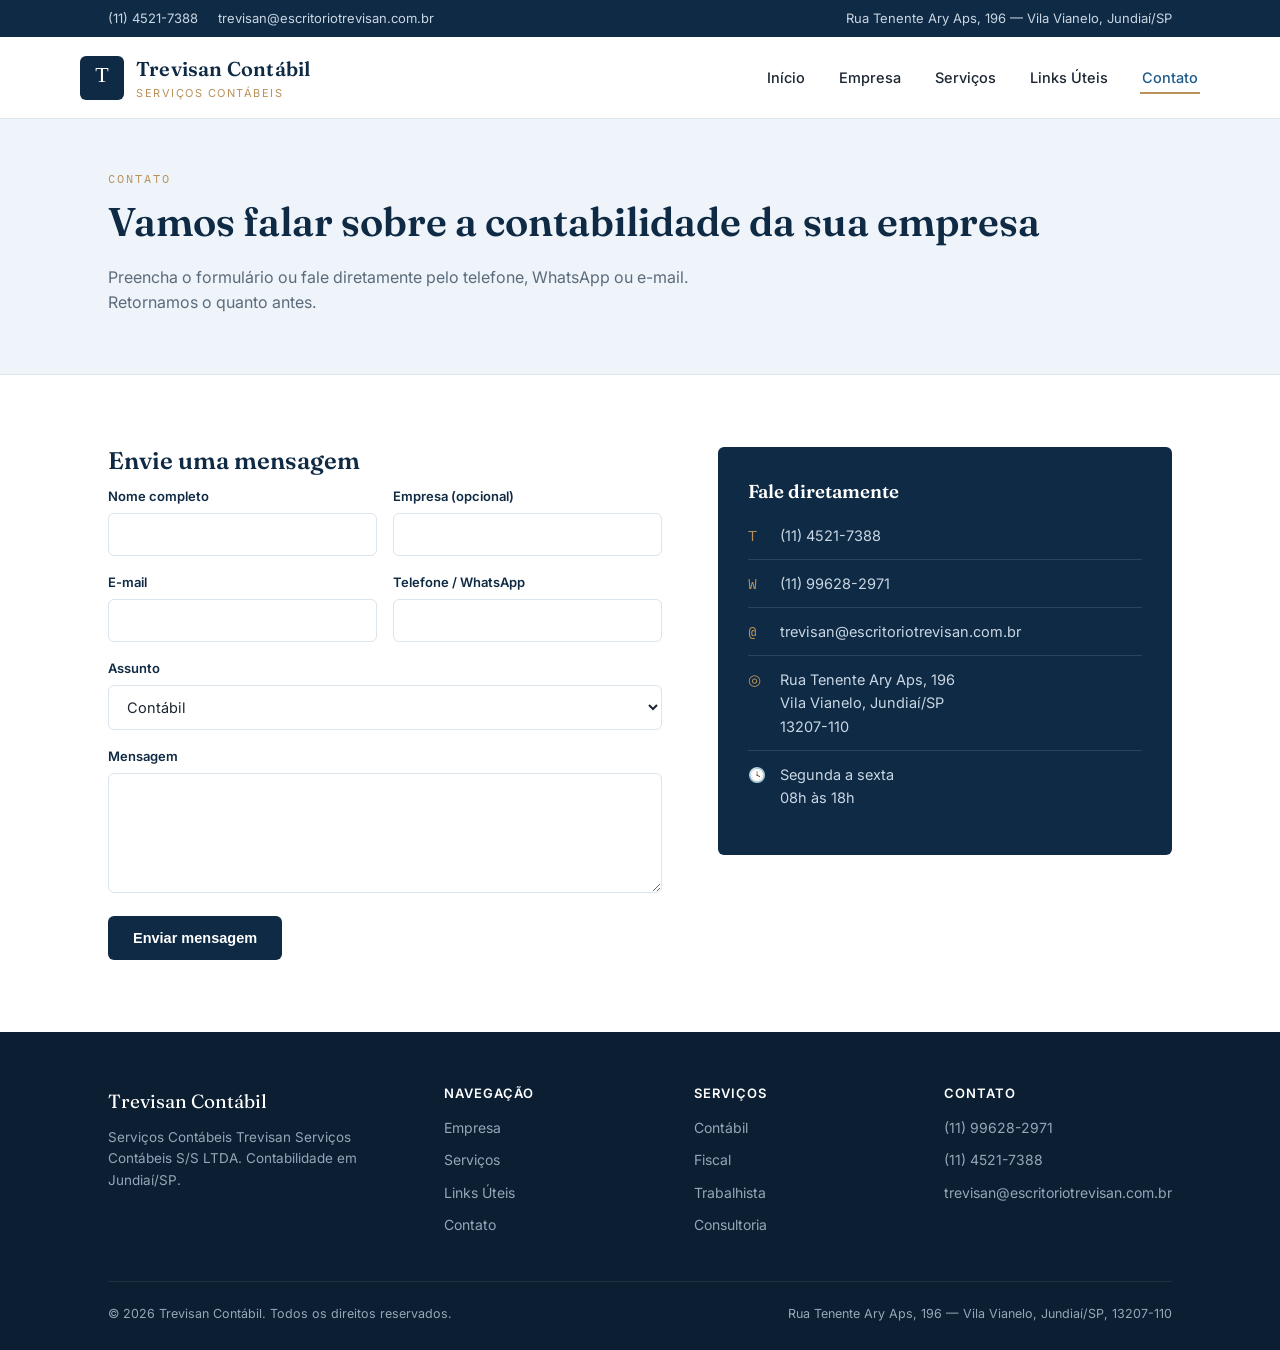
==== contato.html @ 7beeb6f6 "Add files via upload" ====
<!DOCTYPE html>
<html lang="pt-BR">
<head>
<meta charset="UTF-8">
<meta name="viewport" content="width=device-width, initial-scale=1.0">
<title>Contato — Trevisan Contábil</title>
<meta name="description" content="Entre em contato com a Trevisan Contábil em Jundiaí/SP.">
<link rel="preconnect" href="https://fonts.googleapis.com">
<link href="https://fonts.googleapis.com/css2?family=Fraunces:wght@500;600;700&family=Inter:wght@400;500;600;700&family=IBM+Plex+Mono:wght@500;600&display=swap" rel="stylesheet">
<link rel="stylesheet" href="styles.css">
</head>
<body>

<div class="topbar">
  <div class="container">
    <div class="topbar-links">
      <a href="tel:+551145217388">(11) 4521-7388</a>
      <a href="mailto:trevisan@escritoriotrevisan.com.br">trevisan@escritoriotrevisan.com.br</a>
    </div>
    <div>Rua Tenente Ary Aps, 196 — Vila Vianelo, Jundiaí/SP</div>
  </div>
</div>

<header class="site-header">
  <div class="container nav-wrap">
    <a href="index.html" class="brand">
      <img src="data:image/svg+xml,%3Csvg xmlns='http://www.w3.org/2000/svg' width='44' height='44'%3E%3Crect width='44' height='44' rx='6' fill='%230F2A44'/%3E%3Ctext x='50%25' y='58%25' font-family='Georgia,serif' font-size='22' fill='%23fff' text-anchor='middle'%3ET%3C/text%3E%3C/svg%3E" alt="Trevisan Contábil">
      <div class="brand-text">
        <div class="name">Trevisan Contábil</div>
        <div class="tag">Serviços Contábeis</div>
      </div>
    </a>
    <button class="nav-toggle" aria-label="Abrir menu" aria-expanded="false"><span></span></button>
    <nav class="main-nav">
      <ul>
        <li><a href="index.html">Início</a></li>
        <li><a href="empresa.html">Empresa</a></li>
        <li><a href="servicos.html">Serviços</a></li>
        <li><a href="links-uteis.html">Links Úteis</a></li>
        <li><a href="contato.html" class="active">Contato</a></li>
      </ul>
    </nav>
  </div>
</header>

<div class="page-head">
  <div class="container">
    <span class="eyebrow">Contato</span>
    <h1>Vamos falar sobre a contabilidade da sua empresa</h1>
    <p>Preencha o formulário ou fale diretamente pelo telefone, WhatsApp ou e-mail. Retornamos o quanto antes.</p>
  </div>
</div>

<section>
  <div class="container split">
    <div>
      <h2>Envie uma mensagem</h2>
      <form class="contact-form">
        <div class="form-row-2">
          <div>
            <label for="nome">Nome completo</label>
            <input type="text" id="nome" name="nome" required>
          </div>
          <div>
            <label for="empresa">Empresa (opcional)</label>
            <input type="text" id="empresa" name="empresa">
          </div>
        </div>
        <div class="form-row-2">
          <div>
            <label for="email">E-mail</label>
            <input type="email" id="email" name="email" required>
          </div>
          <div>
            <label for="telefone">Telefone / WhatsApp</label>
            <input type="tel" id="telefone" name="telefone">
          </div>
        </div>
        <div>
          <label for="assunto">Assunto</label>
          <select id="assunto" name="assunto">
            <option>Contábil</option>
            <option>Fiscal</option>
            <option>Trabalhista</option>
            <option>Consultoria</option>
            <option>Abertura ou encerramento de empresa</option>
            <option>Outro assunto</option>
          </select>
        </div>
        <div>
          <label for="mensagem">Mensagem</label>
          <textarea id="mensagem" name="mensagem" required></textarea>
        </div>
        <button type="submit" class="btn btn-primary" style="justify-self:start;">Enviar mensagem</button>
        <p class="form-msg" style="display:none; font-size:13.5px; color:var(--blue);"></p>
      </form>
    </div>

    <div class="contact-card">
      <h3>Fale diretamente</h3>
      <div class="row"><span class="k mono">T</span><div><a href="tel:+551145217388">(11) 4521-7388</a></div></div>
      <div class="row"><span class="k mono">W</span><div><a href="tel:+5511996282971">(11) 99628-2971</a></div></div>
      <div class="row"><span class="k mono">@</span><div><a href="mailto:trevisan@escritoriotrevisan.com.br">trevisan@escritoriotrevisan.com.br</a></div></div>
      <div class="row"><span class="k mono">◎</span><div>Rua Tenente Ary Aps, 196<br>Vila Vianelo, Jundiaí/SP<br>13207-110</div></div>
      <div class="row"><span class="k mono">🕓</span><div>Segunda a sexta<br>08h às 18h</div></div>
    </div>
  </div>
</section>

<footer class="site-footer">
  <div class="container">
    <div class="footer-grid">
      <div class="footer-brand">
        <div class="name">Trevisan Contábil</div>
        <p>Serviços Contábeis Trevisan Serviços Contábeis S/S LTDA. Contabilidade em Jundiaí/SP.</p>
      </div>
      <div>
        <h4>Navegação</h4>
        <ul>
          <li><a href="empresa.html">Empresa</a></li>
          <li><a href="servicos.html">Serviços</a></li>
          <li><a href="links-uteis.html">Links Úteis</a></li>
          <li><a href="contato.html">Contato</a></li>
        </ul>
      </div>
      <div>
        <h4>Serviços</h4>
        <ul>
          <li><a href="servicos.html#contabil">Contábil</a></li>
          <li><a href="servicos.html#fiscal">Fiscal</a></li>
          <li><a href="servicos.html#trabalhista">Trabalhista</a></li>
          <li><a href="servicos.html#consultoria">Consultoria</a></li>
        </ul>
      </div>
      <div>
        <h4>Contato</h4>
        <ul>
          <li><a href="tel:+5511996282971">(11) 99628-2971</a></li>
          <li><a href="tel:+551145217388">(11) 4521-7388</a></li>
          <li><a href="mailto:trevisan@escritoriotrevisan.com.br">trevisan@escritoriotrevisan.com.br</a></li>
        </ul>
      </div>
    </div>
    <div class="footer-bottom">
      <div>&copy; 2026 Trevisan Contábil. Todos os direitos reservados.</div>
      <div>Rua Tenente Ary Aps, 196 — Vila Vianelo, Jundiaí/SP, 13207-110</div>
    </div>
  </div>
</footer>

<script src="main.js"></script>
</body>
</html>
---- styles.css ----
/* ===================================================================
   Trevisan Contábil — folha de estilos
   Paleta: azul-marinho profundo + branco, com um traço de latão
   (nod discreto ao "livro-razão" — linhas finas, números tabulares)
   =================================================================== */

:root{
  --navy: #0F2A44;
  --navy-2: #16385A;
  --blue: #1F5C8B;
  --blue-light: #4A8FBF;
  --sky: #EEF4F9;
  --white: #FFFFFF;
  --ink: #1C2733;
  --ink-light: #5B6B7C;
  --brass: #B8925A;
  --border: #DCE4EC;
  --radius: 6px;
  --max: 1120px;

  --font-display: "Fraunces", Georgia, serif;
  --font-body: "Inter", -apple-system, BlinkMacSystemFont, "Segoe UI", sans-serif;
  --font-mono: "IBM Plex Mono", "Courier New", monospace;
}

*{ box-sizing: border-box; }
html{ scroll-behavior: smooth; }
body{
  margin:0;
  font-family: var(--font-body);
  color: var(--ink);
  background: var(--white);
  line-height: 1.6;
  -webkit-font-smoothing: antialiased;
}
img{ max-width:100%; display:block; }
a{ color: inherit; text-decoration:none; }
ul{ margin:0; padding:0; list-style:none; }
h1,h2,h3,h4{
  font-family: var(--font-display);
  color: var(--navy);
  line-height:1.15;
  margin:0 0 .5em;
  font-weight: 600;
}
p{ margin:0 0 1em; color: var(--ink-light); }
.container{
  max-width: var(--max);
  margin: 0 auto;
  padding: 0 28px;
}
.mono{ font-family: var(--font-mono); }

/* focus visibility */
a:focus-visible, button:focus-visible, input:focus-visible, textarea:focus-visible{
  outline: 2px solid var(--brass);
  outline-offset: 3px;
}

/* ---------- topbar ---------- */
.topbar{
  background: var(--navy);
  color: #C9D6E3;
  font-size: 13px;
}
.topbar .container{
  display:flex;
  justify-content:space-between;
  align-items:center;
  padding-top:8px;
  padding-bottom:8px;
  flex-wrap: wrap;
  gap:6px;
}
.topbar a{ color:#C9D6E3; }
.topbar a:hover{ color: var(--white); }
.topbar-links{ display:flex; gap:20px; flex-wrap:wrap; }

/* ---------- header / nav ---------- */
header.site-header{
  border-bottom: 1px solid var(--border);
  position: sticky;
  top:0;
  background: var(--white);
  z-index: 50;
}
.nav-wrap{
  display:flex;
  align-items:center;
  justify-content:space-between;
  padding: 16px 0;
}
.brand{
  display:flex;
  align-items:center;
  gap:12px;
}
.brand img{ height:44px; width:auto; }
.brand-text .name{
  font-family: var(--font-display);
  font-size: 20px;
  font-weight:600;
  color: var(--navy);
  letter-spacing: .2px;
}
.brand-text .tag{
  font-size: 11px;
  letter-spacing: 1.5px;
  text-transform: uppercase;
  color: var(--brass);
}
nav.main-nav ul{
  display:flex;
  gap: 30px;
}
nav.main-nav a{
  font-size: 14.5px;
  font-weight: 500;
  color: var(--ink);
  padding: 6px 2px;
  border-bottom: 2px solid transparent;
  transition: border-color .15s ease, color .15s ease;
}
nav.main-nav a:hover,
nav.main-nav a.active{
  color: var(--blue);
  border-bottom-color: var(--brass);
}
.nav-toggle{
  display:none;
  background:none;
  border: 1px solid var(--border);
  border-radius: var(--radius);
  padding: 8px 10px;
  cursor:pointer;
}
.nav-toggle span, .nav-toggle span::before, .nav-toggle span::after{
  display:block;
  width:20px; height:2px;
  background: var(--navy);
  position:relative;
  transition: transform .2s ease;
}
.nav-toggle span::before, .nav-toggle span::after{
  content:"";
  position:absolute;
  left:0;
}
.nav-toggle span::before{ top:-6px; }
.nav-toggle span::after{ top:6px; }

@media (max-width: 860px){
  nav.main-nav{
    display:none;
    position:absolute;
    top:100%;
    left:0; right:0;
    background: var(--white);
    border-bottom: 1px solid var(--border);
    box-shadow: 0 8px 20px rgba(15,42,68,.08);
  }
  nav.main-nav.open{ display:block; }
  nav.main-nav ul{
    flex-direction:column;
    padding: 10px 28px 20px;
    gap: 4px;
  }
  nav.main-nav a{
    display:block;
    padding: 12px 0;
    border-bottom: 1px solid var(--border);
  }
  .nav-toggle{ display:block; }
  .topbar-links{ display:none; }
}

/* ---------- hero ---------- */
.hero{
  background: linear-gradient(180deg, var(--sky) 0%, var(--white) 100%);
  padding: 84px 0 70px;
  border-bottom: 1px solid var(--border);
}
.hero .eyebrow{
  font-family: var(--font-mono);
  font-size: 12.5px;
  letter-spacing: 2px;
  text-transform: uppercase;
  color: var(--brass);
  display:flex;
  align-items:center;
  gap: 10px;
  margin-bottom: 18px;
}
.hero .eyebrow::before{
  content:"";
  width: 30px; height:1px;
  background: var(--brass);
}
.hero h1{
  font-size: clamp(32px, 4.2vw, 50px);
  max-width: 15ch;
}
.hero .lead{
  font-size: 18px;
  max-width: 52ch;
  margin-bottom: 30px;
}
.hero-actions{ display:flex; gap:14px; flex-wrap:wrap; }

.btn{
  display:inline-flex;
  align-items:center;
  gap:8px;
  padding: 13px 24px;
  border-radius: var(--radius);
  font-weight:600;
  font-size: 14.5px;
  border: 1px solid transparent;
  cursor:pointer;
  transition: transform .15s ease, box-shadow .15s ease, background .15s ease;
}
.btn-primary{
  background: var(--navy);
  color: var(--white);
}
.btn-primary:hover{ background: var(--blue); }
.btn-outline{
  background: transparent;
  border-color: var(--navy);
  color: var(--navy);
}
.btn-outline:hover{ background: var(--navy); color:var(--white); }

/* ---------- ledger stats strip ---------- */
.ledger-strip{
  border-top: 1px solid var(--border);
  border-bottom: 1px solid var(--border);
  background: var(--white);
}
.ledger-strip .container{
  display:grid;
  grid-template-columns: repeat(4, 1fr);
  gap: 0;
}
.ledger-item{
  padding: 26px 20px;
  text-align:center;
  border-left: 1px solid var(--border);
}
.ledger-item:first-child{ border-left:none; }
.ledger-item .num{
  font-family: var(--font-mono);
  font-size: 28px;
  color: var(--navy);
  font-weight:600;
}
.ledger-item .label{
  font-size: 12.5px;
  color: var(--ink-light);
  text-transform: uppercase;
  letter-spacing: .8px;
  margin-top:4px;
}
@media (max-width: 700px){
  .ledger-strip .container{ grid-template-columns: repeat(2,1fr); }
  .ledger-item{ border-left:none; border-top:1px solid var(--border); }
  .ledger-item:nth-child(odd){ border-left:none; }
}

/* ---------- sections ---------- */
section{ padding: 72px 0; }
.section-head{ max-width: 640px; margin-bottom: 44px; }
.section-head .eyebrow{
  font-family: var(--font-mono);
  font-size: 12px;
  letter-spacing: 2px;
  text-transform: uppercase;
  color: var(--brass);
  margin-bottom: 10px;
  display:block;
}
.section-head h2{ font-size: clamp(26px, 3vw, 34px); }
.section-alt{ background: var(--sky); }

/* card grid */
.grid{ display:grid; gap: 24px; }
.grid-3{ grid-template-columns: repeat(3, 1fr); }
.grid-2{ grid-template-columns: repeat(2, 1fr); }
@media (max-width: 860px){
  .grid-3, .grid-2{ grid-template-columns: 1fr; }
}

.card{
  background: var(--white);
  border: 1px solid var(--border);
  border-radius: var(--radius);
  padding: 30px 26px;
  position:relative;
  transition: box-shadow .15s ease, transform .15s ease;
}
.card:hover{ box-shadow: 0 12px 28px rgba(15,42,68,.08); transform: translateY(-2px); }
.card .icon{ margin-bottom: 16px; color: var(--blue); }
.card h3{ font-size: 19px; margin-bottom:8px; }
.card p{ font-size: 14.5px; margin-bottom: 0; }
.card .num-tag{
  position:absolute;
  top:22px; right:24px;
  font-family: var(--font-mono);
  font-size: 12px;
  color: var(--border);
}

/* about / two column */
.split{
  display:grid;
  grid-template-columns: 1.1fr .9fr;
  gap: 56px;
  align-items:start;
}
@media (max-width: 860px){ .split{ grid-template-columns: 1fr; } }

.value-list li{
  padding: 14px 0;
  border-top: 1px solid var(--border);
  display:flex;
  gap: 14px;
}
.value-list li:last-child{ border-bottom: 1px solid var(--border); }
.value-list .mark{
  font-family: var(--font-mono);
  color: var(--brass);
  font-weight:600;
}

/* useful links */
.link-table{
  border: 1px solid var(--border);
  border-radius: var(--radius);
  overflow: hidden;
}
.link-row{
  display:flex;
  justify-content:space-between;
  align-items:center;
  padding: 18px 22px;
  border-top: 1px solid var(--border);
  background: var(--white);
  transition: background .15s ease;
}
.link-row:first-child{ border-top:none; }
.link-row:hover{ background: var(--sky); }
.link-row .l-title{ font-weight:600; color: var(--navy); font-size:15px; }
.link-row .l-desc{ font-size: 13px; color: var(--ink-light); margin-top:2px; }
.link-row .arrow{ font-family: var(--font-mono); color: var(--brass); font-size:18px; }

/* contact */
.contact-card{
  background: var(--navy);
  color: #C9D6E3;
  border-radius: var(--radius);
  padding: 34px 30px;
}
.contact-card h3{ color: var(--white); }
.contact-card .row{
  display:flex;
  gap:12px;
  padding: 12px 0;
  border-top: 1px solid rgba(255,255,255,.12);
  font-size: 14.5px;
}
.contact-card .row:first-of-type{ border-top:none; }
.contact-card a{ color:#C9D6E3; }
.contact-card a:hover{ color: var(--white); }
.contact-card .k{ font-family: var(--font-mono); color: var(--brass); min-width: 20px; }

form.contact-form{
  display:grid;
  gap: 16px;
}
.contact-form label{
  font-size: 13px;
  font-weight:600;
  color: var(--navy);
  display:block;
  margin-bottom: 6px;
}
.contact-form input,
.contact-form select,
.contact-form textarea{
  width:100%;
  padding: 12px 14px;
  border:1px solid var(--border);
  border-radius: var(--radius);
  font-family: var(--font-body);
  font-size: 14.5px;
  color: var(--ink);
  background: var(--white);
}
.contact-form textarea{ min-height: 120px; resize:vertical; }
.form-row-2{ display:grid; grid-template-columns:1fr 1fr; gap:16px; }
@media (max-width:600px){ .form-row-2{ grid-template-columns:1fr; } }

/* CTA band */
.cta-band{
  background: var(--navy);
  color: var(--white);
  text-align:center;
  padding: 60px 0;
}
.cta-band h2{ color: var(--white); }
.cta-band p{ color:#C9D6E3; max-width:52ch; margin-left:auto; margin-right:auto; }

/* footer */
footer.site-footer{
  background: #0B1E32;
  color: #94A7B9;
  padding: 54px 0 26px;
  font-size: 14px;
}
.footer-grid{
  display:grid;
  grid-template-columns: 1.4fr 1fr 1fr 1fr;
  gap: 36px;
  padding-bottom: 34px;
  border-bottom: 1px solid rgba(255,255,255,.08);
}
@media (max-width: 780px){ .footer-grid{ grid-template-columns: 1fr 1fr; } }
.footer-grid h4{
  color: var(--white);
  font-family: var(--font-body);
  font-size: 13px;
  letter-spacing: 1px;
  text-transform: uppercase;
  margin-bottom: 16px;
}
.footer-grid li{ margin-bottom:10px; }
.footer-grid a:hover{ color: var(--white); }
.footer-brand .name{ color:var(--white); font-family: var(--font-display); font-size:19px; }
.footer-brand p{ color:#94A7B9; font-size:13.5px; margin-top:10px; }
.footer-bottom{
  display:flex;
  justify-content:space-between;
  padding-top: 22px;
  flex-wrap:wrap;
  gap: 10px;
  font-size: 12.5px;
}

/* breadcrumb / page header for inner pages */
.page-head{
  background: var(--sky);
  border-bottom: 1px solid var(--border);
  padding: 50px 0 42px;
}
.page-head .eyebrow{
  font-family: var(--font-mono);
  font-size: 12px;
  letter-spacing: 2px;
  text-transform: uppercase;
  color: var(--brass);
  margin-bottom: 10px;
  display:block;
}
.page-head h1{ font-size: clamp(28px,4vw,40px); }
.page-head p{ max-width: 60ch; }

/* reduced motion */
@media (prefers-reduced-motion: reduce){
  html{ scroll-behavior:auto; }
  *{ transition:none !important; animation:none !important; }
}
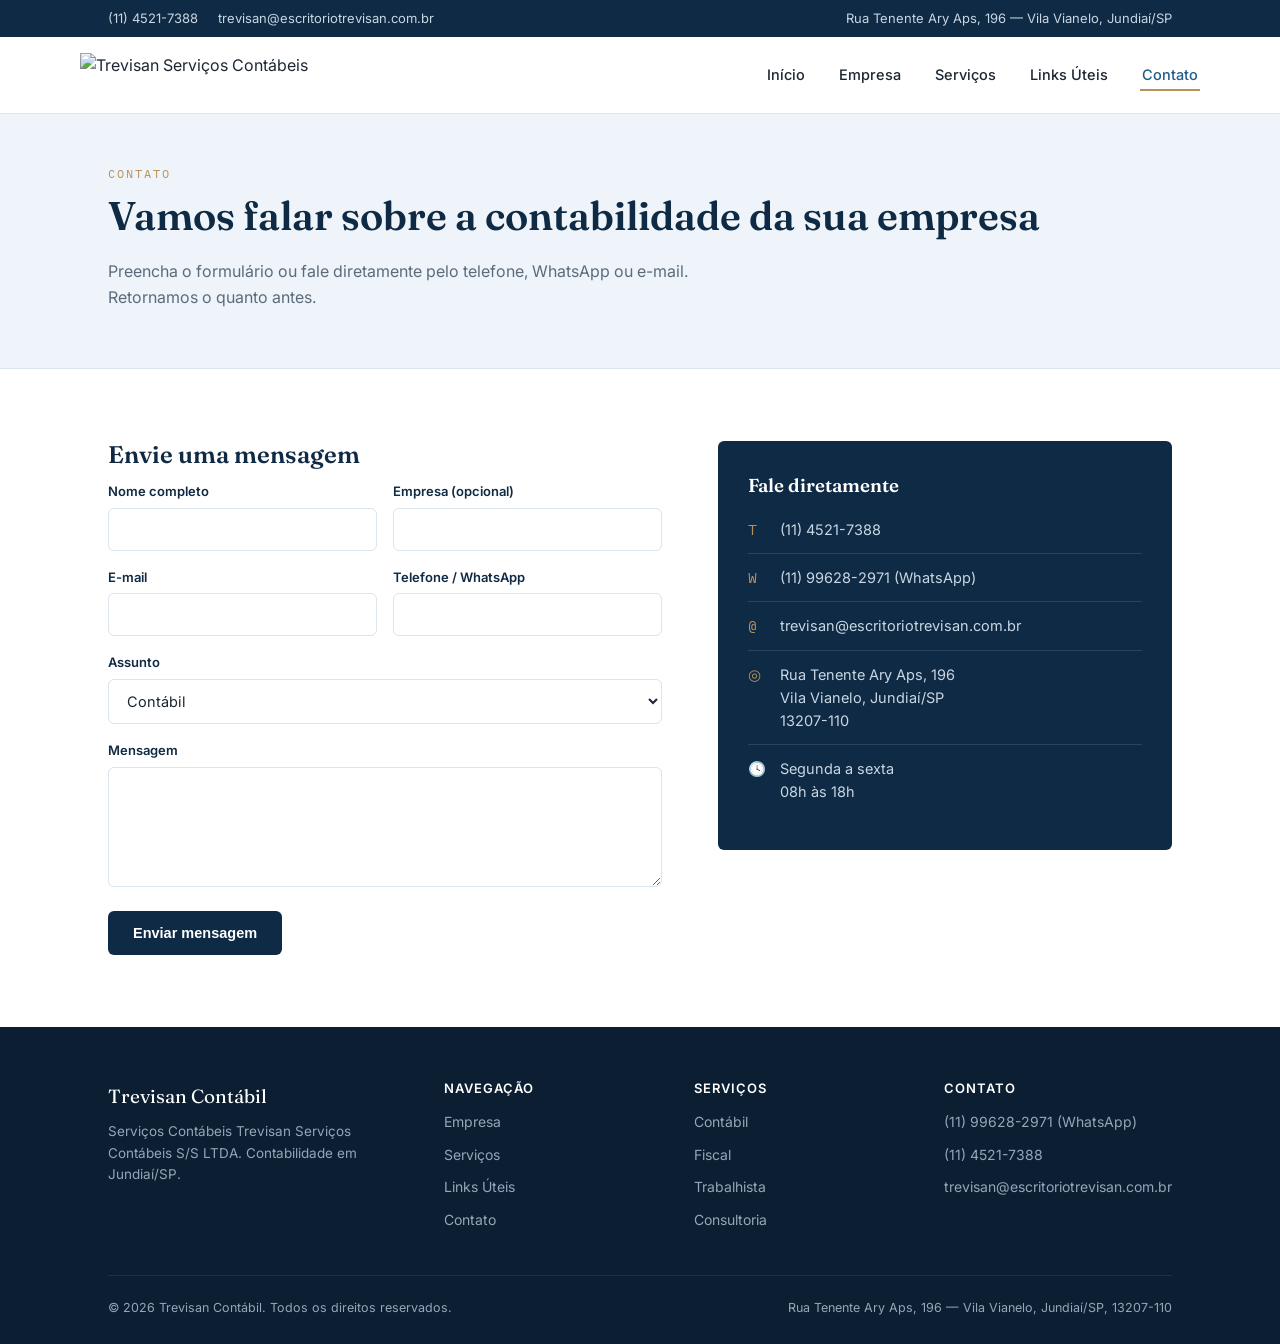
==== commit a7365b7a: "Replace phone number with WhatsApp link Updated contact information to include WhatsApp link." ====
--- a/contato.html
+++ b/contato.html
@@ -24,11 +24,7 @@
 <header class="site-header">
   <div class="container nav-wrap">
     <a href="index.html" class="brand">
-      <img src="data:image/svg+xml,%3Csvg xmlns='http://www.w3.org/2000/svg' width='44' height='44'%3E%3Crect width='44' height='44' rx='6' fill='%230F2A44'/%3E%3Ctext x='50%25' y='58%25' font-family='Georgia,serif' font-size='22' fill='%23fff' text-anchor='middle'%3ET%3C/text%3E%3C/svg%3E" alt="Trevisan Contábil">
-      <div class="brand-text">
-        <div class="name">Trevisan Contábil</div>
-        <div class="tag">Serviços Contábeis</div>
-      </div>
+      <img src="images/logo-trevisan.png" alt="Trevisan Serviços Contábeis" class="logo-img">
     </a>
     <button class="nav-toggle" aria-label="Abrir menu" aria-expanded="false"><span></span></button>
     <nav class="main-nav">
@@ -55,7 +51,10 @@
   <div class="container split">
     <div>
       <h2>Envie uma mensagem</h2>
-      <form class="contact-form">
+      <form class="contact-form" id="contato-form">
+        <input type="hidden" name="access_key" value="94d0823f-a6f8-4337-b634-1171a4440c59">
+        <input type="hidden" name="subject" value="Novo contato pelo site — Trevisan Contábil">
+        <input type="checkbox" name="botcheck" style="display:none;">
         <div class="form-row-2">
           <div>
             <label for="nome">Nome completo</label>
@@ -99,7 +98,7 @@
     <div class="contact-card">
       <h3>Fale diretamente</h3>
       <div class="row"><span class="k mono">T</span><div><a href="tel:+551145217388">(11) 4521-7388</a></div></div>
-      <div class="row"><span class="k mono">W</span><div><a href="tel:+5511996282971">(11) 99628-2971</a></div></div>
+      <div class="row"><span class="k mono">W</span><div><a href="https://wa.me/5511996282971?text=Ol%C3%A1%2C%20vim%20pelo%20site%20e%20gostaria%20de%20falar%20com%20a%20Trevisan%20Cont%C3%A1bil." target="_blank" rel="noopener">(11) 99628-2971 (WhatsApp)</a></div></div>
       <div class="row"><span class="k mono">@</span><div><a href="mailto:trevisan@escritoriotrevisan.com.br">trevisan@escritoriotrevisan.com.br</a></div></div>
       <div class="row"><span class="k mono">◎</span><div>Rua Tenente Ary Aps, 196<br>Vila Vianelo, Jundiaí/SP<br>13207-110</div></div>
       <div class="row"><span class="k mono">🕓</span><div>Segunda a sexta<br>08h às 18h</div></div>
@@ -135,7 +134,7 @@
       <div>
         <h4>Contato</h4>
         <ul>
-          <li><a href="tel:+5511996282971">(11) 99628-2971</a></li>
+          <li><a href="https://wa.me/5511996282971?text=Ol%C3%A1%2C%20vim%20pelo%20site%20e%20gostaria%20de%20falar%20com%20a%20Trevisan%20Cont%C3%A1bil." target="_blank" rel="noopener">(11) 99628-2971 (WhatsApp)</a></li>
           <li><a href="tel:+551145217388">(11) 4521-7388</a></li>
           <li><a href="mailto:trevisan@escritoriotrevisan.com.br">trevisan@escritoriotrevisan.com.br</a></li>
         </ul>
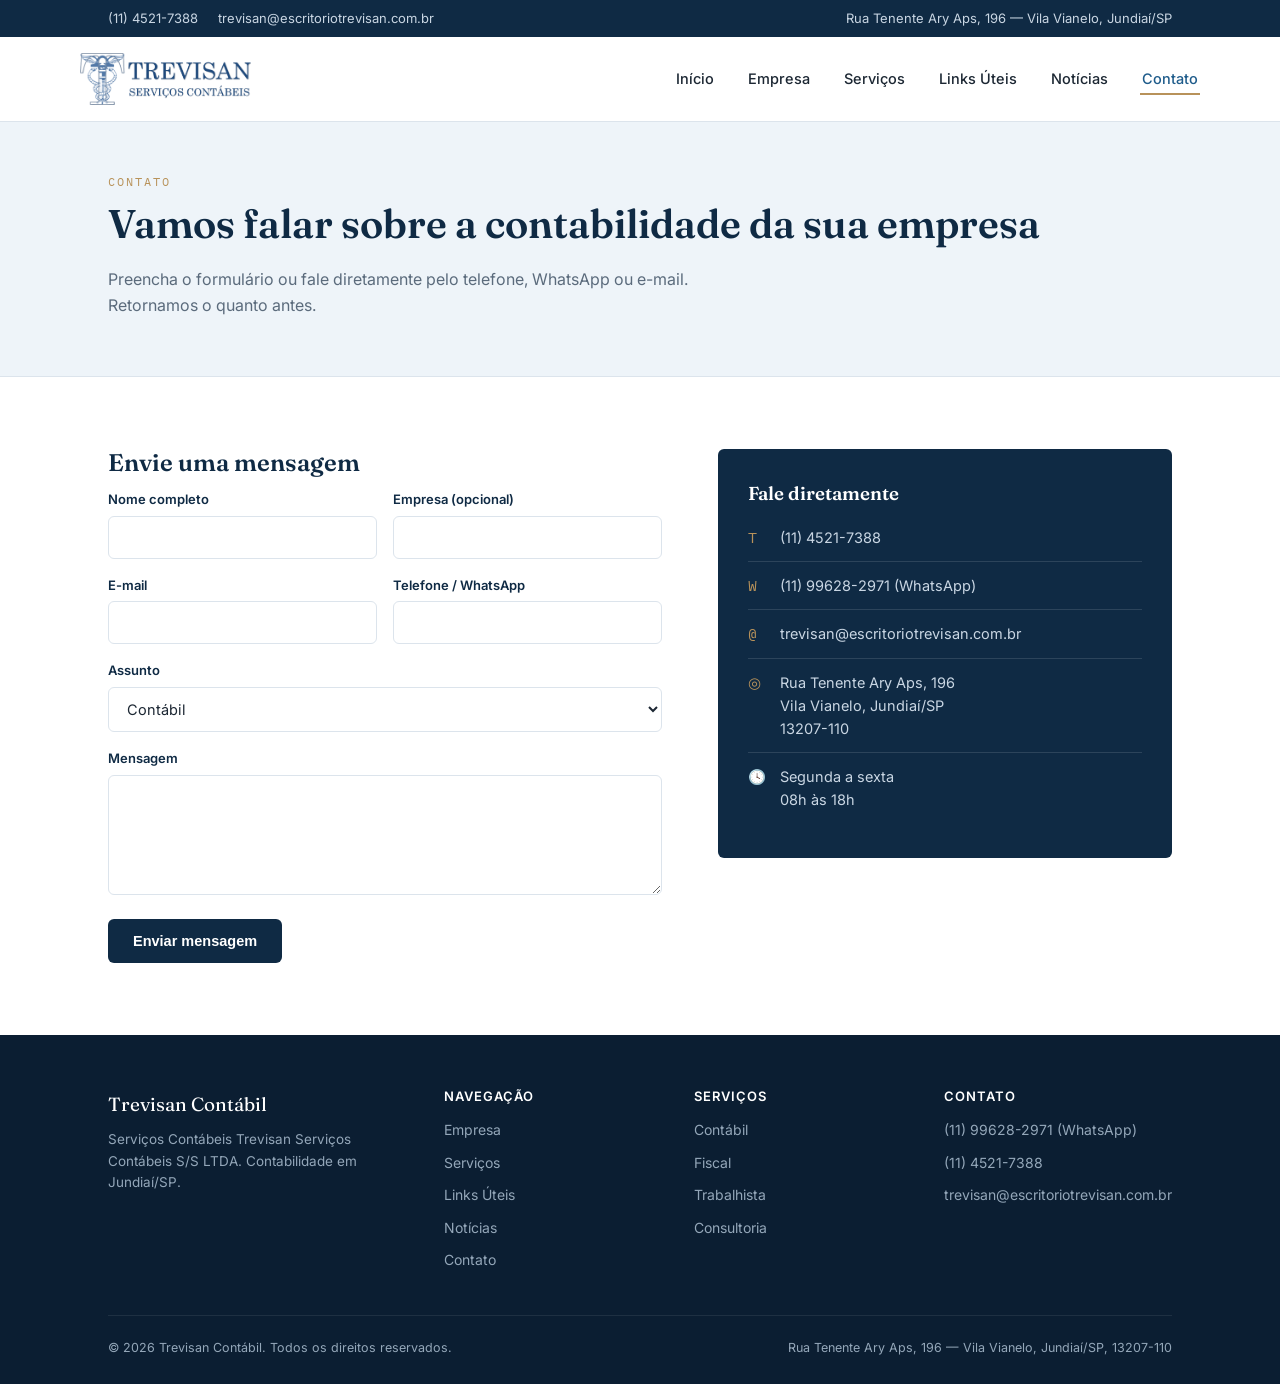
==== commit e900ddac: "Add 'Notícias' link to contato.html" ====
--- a/contato.html
+++ b/contato.html
@@ -33,6 +33,7 @@
         <li><a href="empresa.html">Empresa</a></li>
         <li><a href="servicos.html">Serviços</a></li>
         <li><a href="links-uteis.html">Links Úteis</a></li>
+        <li><a href="noticias.html">Notícias</a></li>
         <li><a href="contato.html" class="active">Contato</a></li>
       </ul>
     </nav>
@@ -119,6 +120,7 @@
           <li><a href="empresa.html">Empresa</a></li>
           <li><a href="servicos.html">Serviços</a></li>
           <li><a href="links-uteis.html">Links Úteis</a></li>
+          <li><a href="noticias.html">Notícias</a></li>
           <li><a href="contato.html">Contato</a></li>
         </ul>
       </div>
--- a/styles.css
+++ b/styles.css
@@ -95,7 +95,10 @@
   align-items:center;
   gap:12px;
 }
-.brand img{ height:44px; width:auto; }
+.brand .logo-img{
+  height: 52px;
+  width: auto;
+}
 .brand-text .name{
   font-family: var(--font-display);
   font-size: 20px;
@@ -150,6 +153,7 @@
 .nav-toggle span::after{ top:6px; }
 
 @media (max-width: 860px){
+  .brand .logo-img{ height: 40px; }
   nav.main-nav{
     display:none;
     position:absolute;
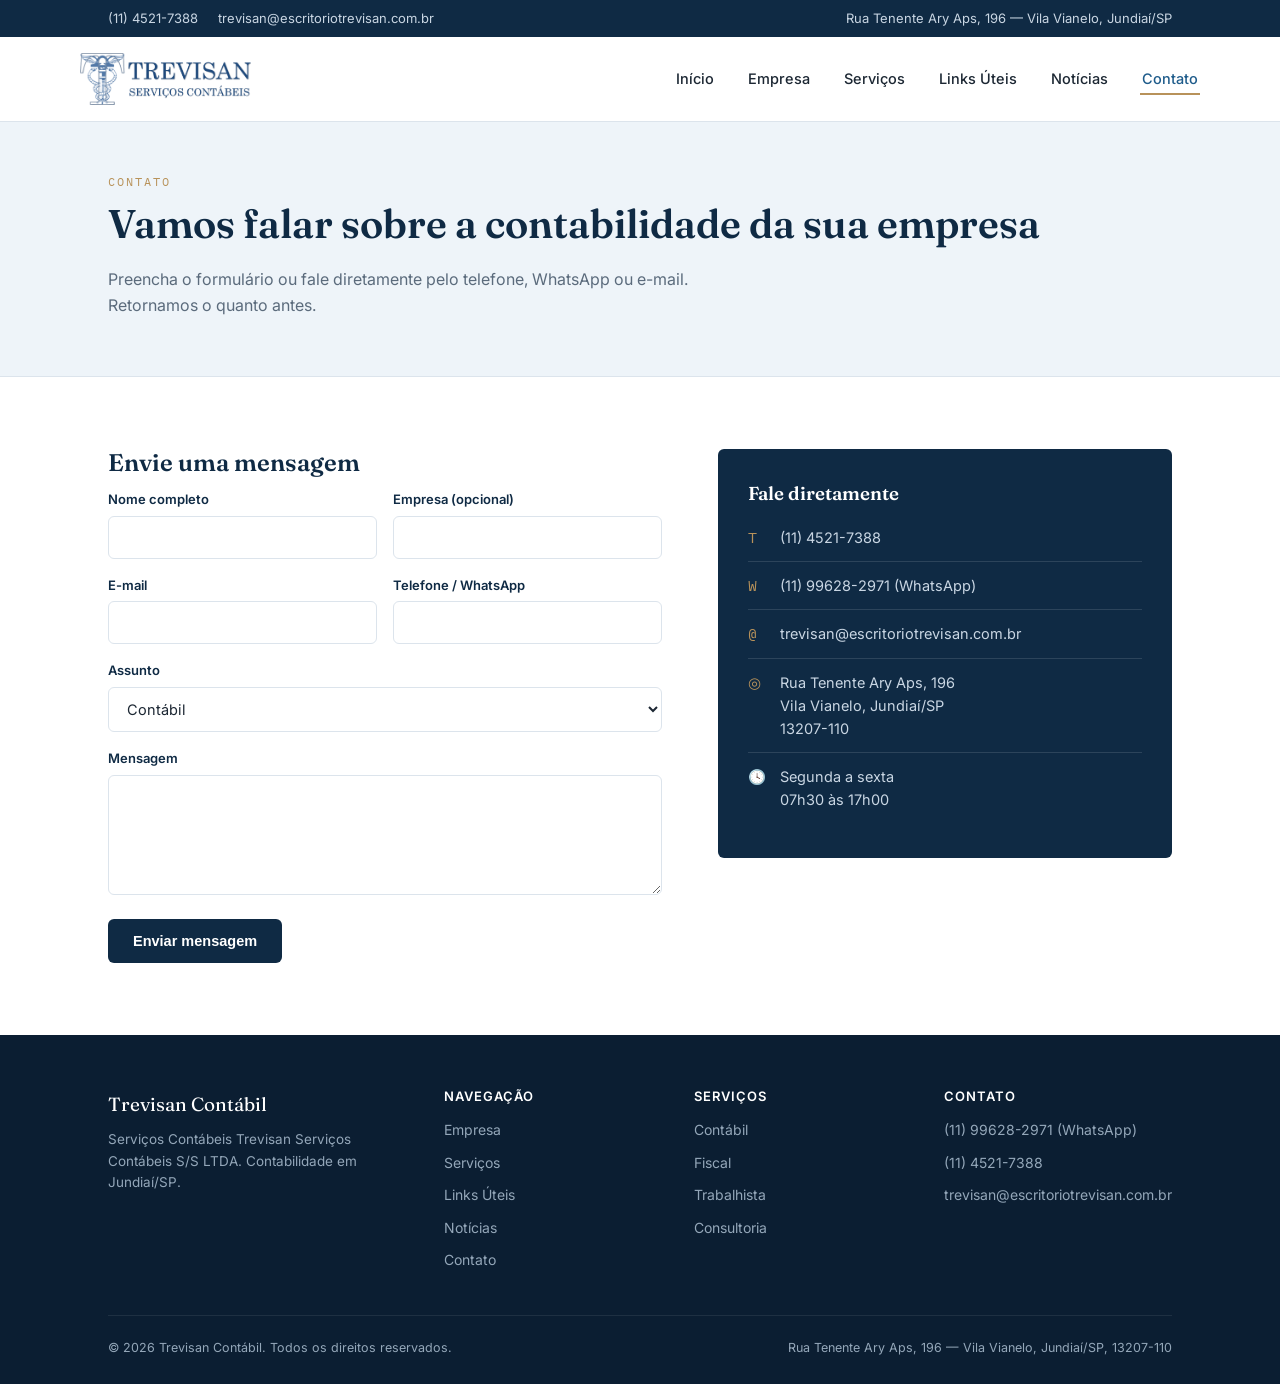
==== commit 057f3f43: "Update business hours in contato.html" ====
--- a/contato.html
+++ b/contato.html
@@ -102,7 +102,7 @@
       <div class="row"><span class="k mono">W</span><div><a href="https://wa.me/5511996282971?text=Ol%C3%A1%2C%20vim%20pelo%20site%20e%20gostaria%20de%20falar%20com%20a%20Trevisan%20Cont%C3%A1bil." target="_blank" rel="noopener">(11) 99628-2971 (WhatsApp)</a></div></div>
       <div class="row"><span class="k mono">@</span><div><a href="mailto:trevisan@escritoriotrevisan.com.br">trevisan@escritoriotrevisan.com.br</a></div></div>
       <div class="row"><span class="k mono">◎</span><div>Rua Tenente Ary Aps, 196<br>Vila Vianelo, Jundiaí/SP<br>13207-110</div></div>
-      <div class="row"><span class="k mono">🕓</span><div>Segunda a sexta<br>08h às 18h</div></div>
+      <div class="row"><span class="k mono">🕓</span><div>Segunda a sexta<br>07h30 às 17h00</div></div>
     </div>
   </div>
 </section>
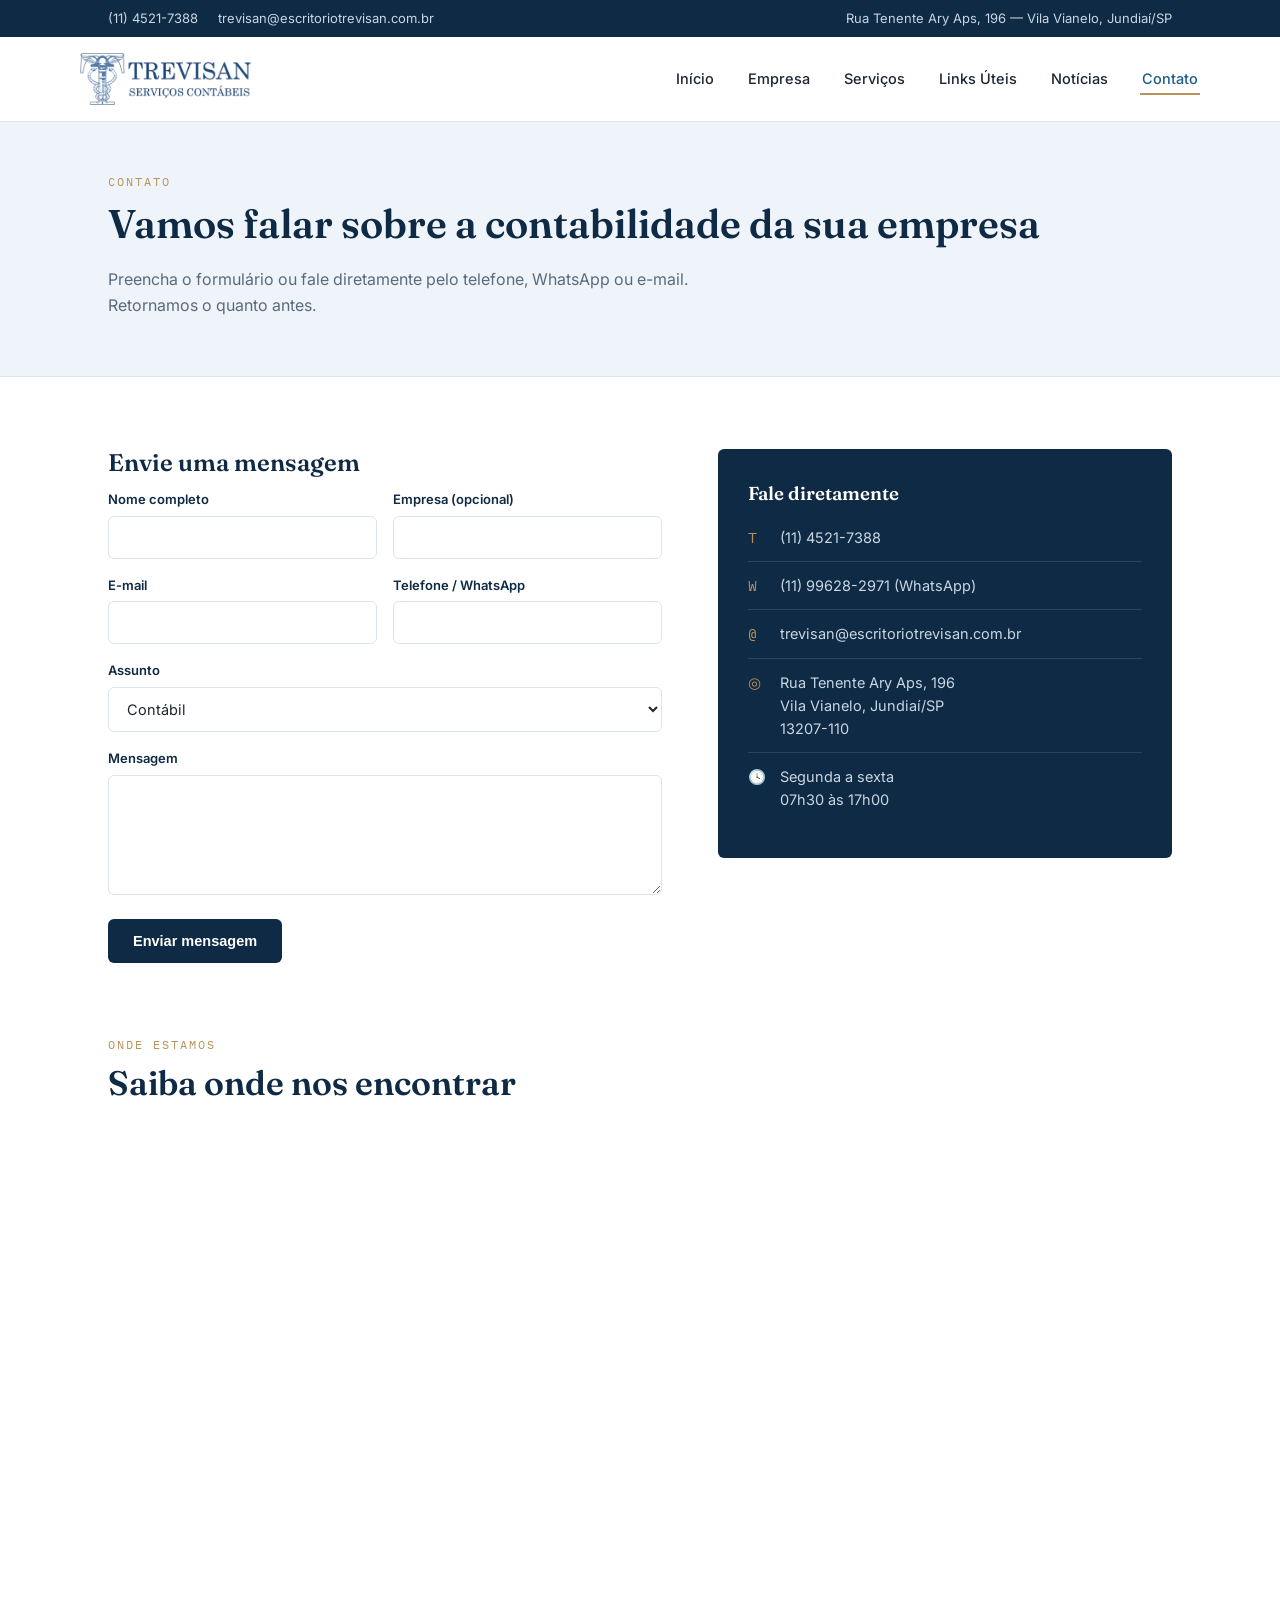
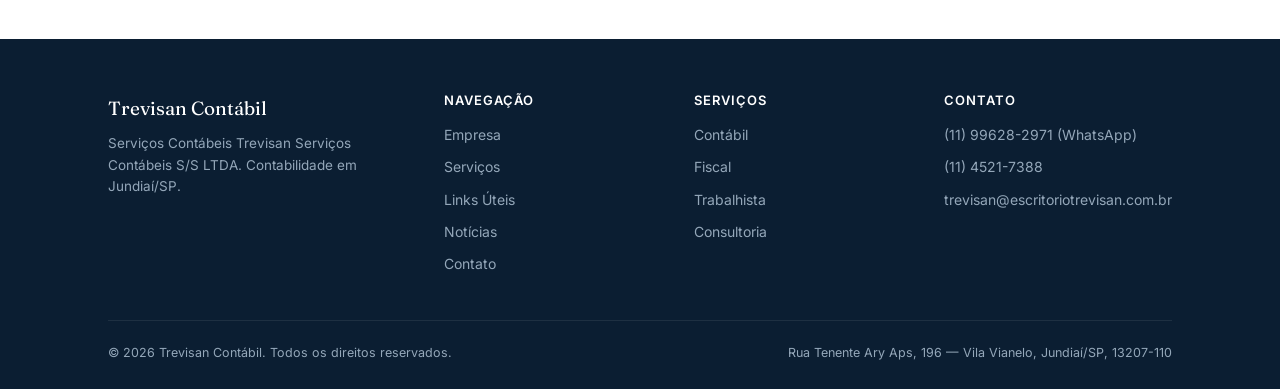
==== commit 28ecf251: "Add map section with Google Maps iframe Added a map section with an embedded Google Maps iframe to d" ====
--- a/contato.html
+++ b/contato.html
@@ -81,7 +81,7 @@
           <select id="assunto" name="assunto">
             <option>Contábil</option>
             <option>Fiscal</option>
-            <option>Trabalhista</option>
+            <option>Departamento Pessoal</option>
             <option>Consultoria</option>
             <option>Abertura ou encerramento de empresa</option>
             <option>Outro assunto</option>
@@ -106,7 +106,22 @@
     </div>
   </div>
 </section>
-
+<section class="map-section">
+  <div class="container">
+    <div class="section-head">
+      <span class="eyebrow">Onde estamos</span>
+      <h2>Saiba onde nos encontrar</h2>
+    </div>
+    <iframe
+      class="map-embed"
+      src="https://www.google.com/maps?q=Rua+Tenente+Ary+Aps,+196,+Vila+Vianelo,+Jundia%C3%AD+-+SP,+13207-110&output=embed"
+      allowfullscreen=""
+      loading="lazy"
+      referrerpolicy="no-referrer-when-downgrade">
+    </iframe>
+  </div>
+</section>
+  
 <footer class="site-footer">
   <div class="container">
     <div class="footer-grid">
--- a/styles.css
+++ b/styles.css
@@ -473,3 +473,12 @@
   html{ scroll-behavior:auto; }
   *{ transition:none !important; animation:none !important; }
 }
+/* mapa - página de contato */
+.map-section{ padding-top: 0; }
+.map-embed{
+  width: 100%;
+  height: 420px;
+  border: 0;
+  border-radius: var(--radius);
+  display: block;
+}
